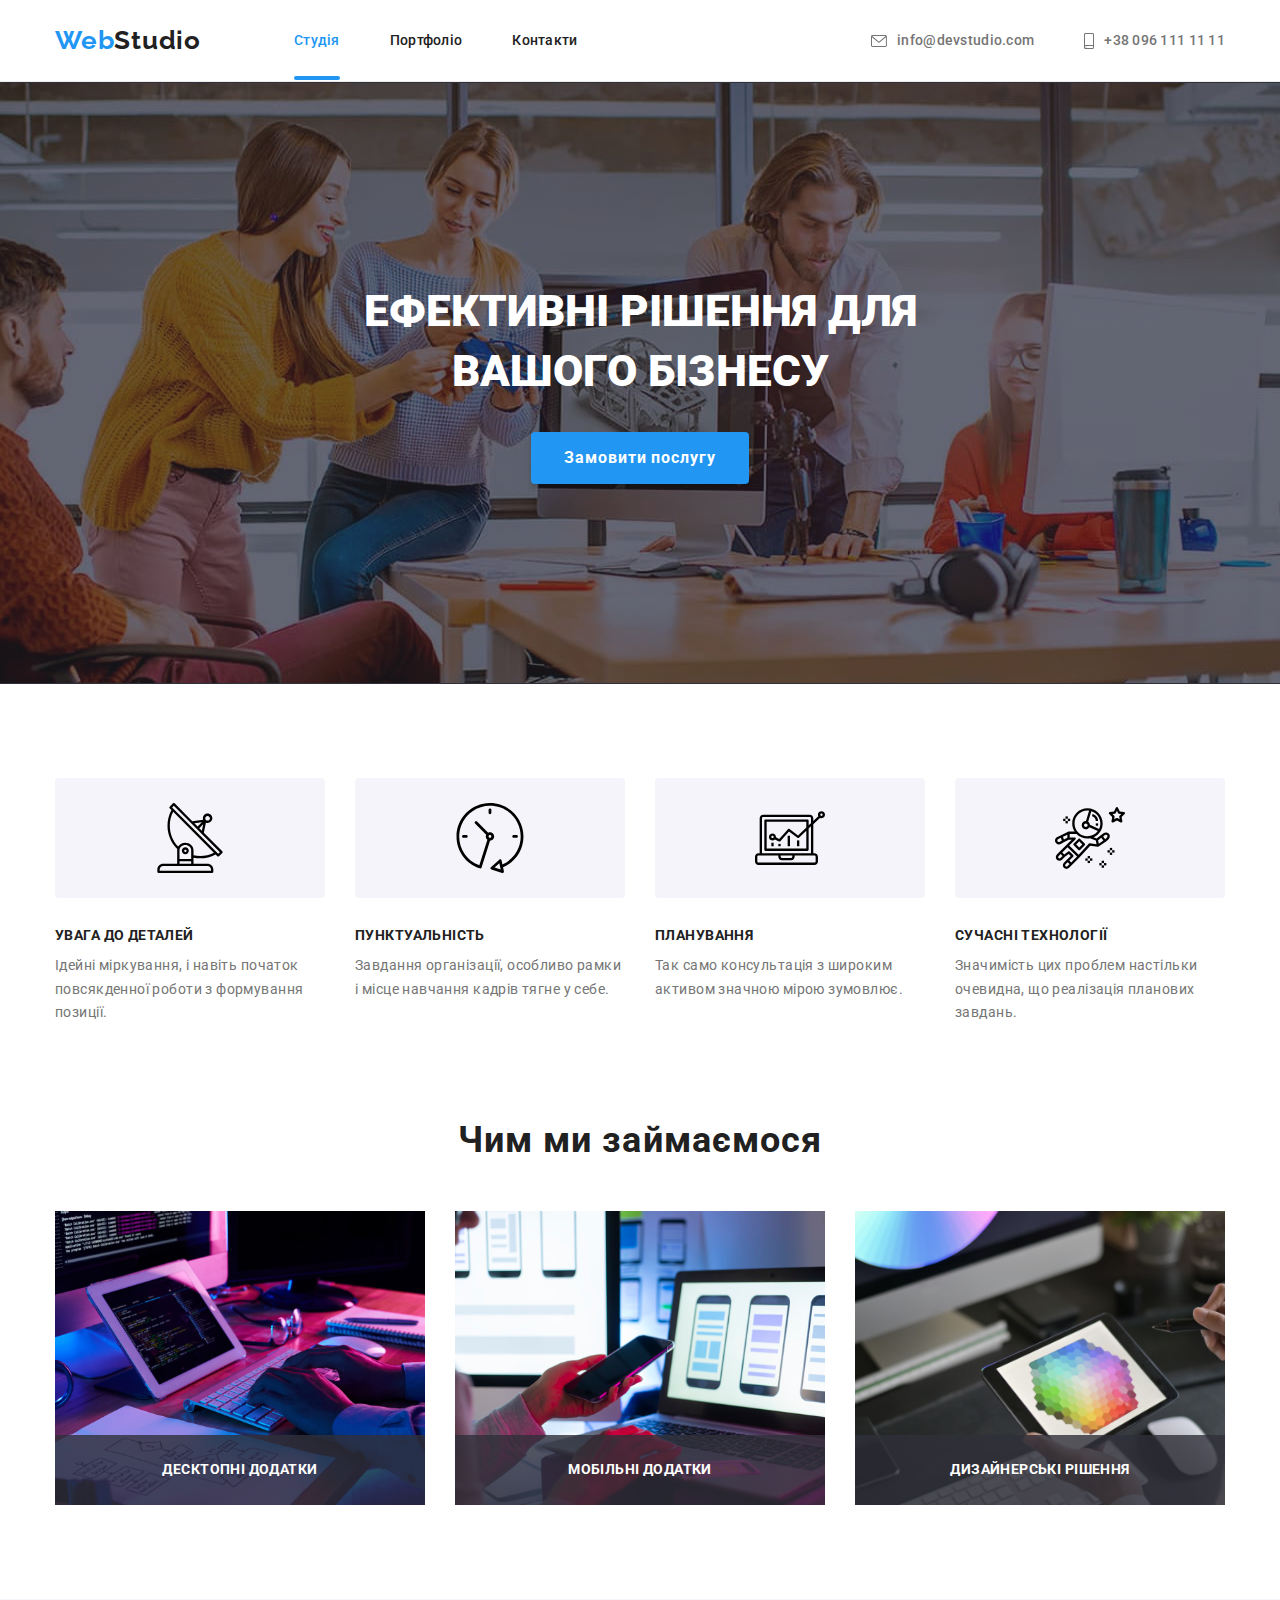
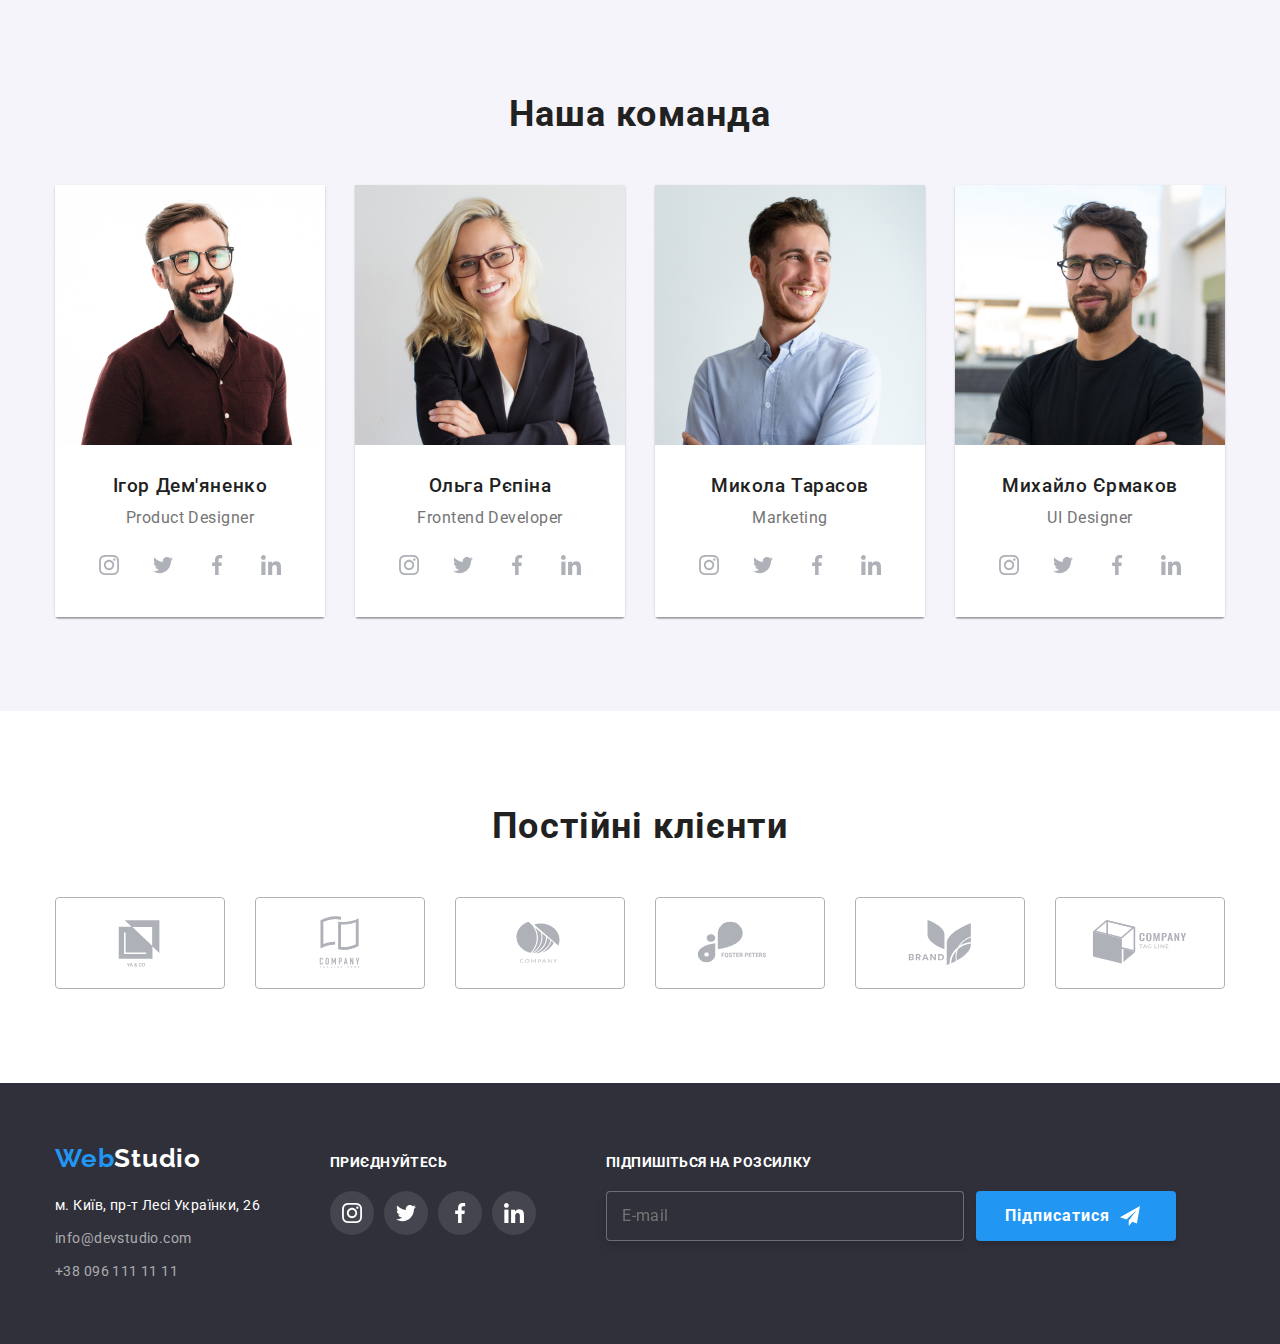
==== index.html @ 1c56144b "goit-markup-hw-07" ====
<!DOCTYPE html>
<html lang="uk">

<head>
    <meta charset="UTF-8">
    <meta http-equiv="X-UA-Compatible" content="IE=edge">
    <meta name="viewport" content="width=device-width, initial-scale=1.0">
    <title>Document</title>
    <link rel="stylesheet" href="https://cdnjs.cloudflare.com/ajax/libs/modern-normalize/1.0.0/modern-normalize.min.css" />
    <link rel="stylesheet" href="./css/styles.css" />
    <link rel="preconnect" href="https://fonts.googleapis.com">
    <link rel="preconnect" href="https://fonts.gstatic.com" crossorigin>
    <link href="https://fonts.googleapis.com/css2?family=Raleway:wght@700&family=Roboto:wght@400;500;700;900&display=swap"
    rel="stylesheet">
</head>

<body>
    <header>
    <div class="container header-container">
        <nav class="head-nav">
            <a href="./index.html" class="logo-text-head"> <span class="logo-part">Web</span>Studio</a>
            <ul class="main-nav-list list">
                <li class="nav-item "><a href="./index.html" class="nav-link current-link" lang="uk"> Студія </a></li>
                <li class="nav-item"><a href="./portfolio.html" class="nav-link" lang="uk"> Портфоліо </a></li>
                <li class="nav-item"><a href="" class="nav-link" lang="uk"> Контакти </a></li>
            </ul>
        </nav>
        <ul class="list contacts-list">
            <li class="contacts-header-item"> 
                <a href="mailto:example@gmail.com" class="contacts-header-link">
                <svg class="header-icon-mail">
                    <use href="./images/sprite.svg#icon-envelope" class="symbol"></use>
                </svg>  
                  info@devstudio.com </a> 
            </li>        
            <li class="contacts-header-item"> 
                <a href="tel:+380961111111" class="contacts-header-link">
                <svg class="header-icon-phone">
                    <use href="./images/sprite.svg#icon-smartphone" class="symbol"></use>
                </svg>
                    +38 096 111 11 11 </a>
            </li>
        </ul>
    </div>
    </header>

    <main>
        <section class = "hero-section" >
        <div class="container">
            <h1 class = "hero"> Ефективні рішення для вашого бізнесу </h1>
            <button type="button" class="button" data-modal-open> Замовити послугу </button>
        </div>
        </section>
       
        <section class="section-features">
        <div class="container">
        <h2 class ="section-title visually-hidden">Характеристики команди</h2>
            <ul class = "features-list list">
                <li class="features-list-item">
                    <div class="icon-astronaut" >
                    <svg height="70px" width="70">
                        <use href="./images/sprite.svg#icon-antenna"></use>
                    </svg>
                    </div>
                    <h3 class = "feature-title">Увага до деталей</h3>
                    <p class = "feature-text">Ідейні міркування, і навіть початок повсякденної роботи з формування позиції.</p>
                </li>
                <li class="features-list-item">
                    <div class="icon-clock">
                        <svg height="70px" width="70">
                            <use href="./images/sprite.svg#icon-clock"></use>
                        </svg>
                    </div>
                    <h3 class = "feature-title" >Пунктуальність</h3>
                    <p class="feature-text" >Завдання організації, особливо рамки і місце навчання кадрів тягне у себе.</p>
                </li>
                <li class="features-list-item">
                    <div class="icon-diagram">
                        <svg height="70px" width="70">
                            <use href="./images/sprite.svg#icon-diagram"></use>
                        </svg>
                    </div>
                    <h3 class = "feature-title">Планування</h3>
                    <p class="feature-text">Так само консультація з широким активом значною мірою зумовлює.</p>
                </li>
                <li class="features-list-item">
                    <div class="icon-astronaut">
                        <svg height="70px" width="70">
                        <use href="./images/sprite.svg#icon-astronaut"></use>
                        </svg>
                    </div>
                    <h3 class = "feature-title">Сучасні технології</h3>
                    <p class="feature-text">Значимість цих проблем настільки очевидна, що реалізація планових завдань.</p>
                </li>
            </ul>
        </div>
        </section>

        <section class="section what-we-do">
        <div class="container">
            <h2 class ="section-title">Чим ми займаємося</h2>
            <ul class="what-we-do-img list">
                <li class="what-we-do-img-item">
                        <img src="./images/1.svg" 
                        alt="Men's heands typing on a keyboard" width="370" />
                    <div class="work-textbox">
                    <h3 class="work-textbox-descr">Десктопні додатки</h3>
                    </div>
                </li>
                <li class="what-we-do-img-item">
                        <img src="./images/2.svg" 
                        alt="Women's heands with sellphone" width="370" />
                    <div class="work-textbox">
                    <h3 class="work-textbox-descr">Мобільні додатки</h3>
                    </div>
                    </li>
                <li class="what-we-do-img-item">
                        <img src="./images/3.svg" 
                        alt="Men's heands with ipad" width="370" />
                    <div class="work-textbox">
                    <h3 class="work-textbox-descr">Дизайнерські рішення</h3>
                    </div>               
                </li>
            </ul>
        </div>
        </section>

        <section class="section team">
        <div class="container">
            <h2 class ="section-title"> Наша команда</h2>
            <ul class="team-cards-list list">
                <li class="team-card">
                    <img src="./images/team1.jpeg"  class="photo-persona"
                    alt="Ігор Дем'яненко " width="270" />
                    <div class="team-card-text">
                    <h3 class = "worker-name">Ігор Дем'яненко </h3>
                    <p class ="worker-job" lang="en">Product Designer</p>
                    <ul class="social-media-list list">
                        <li class="team-card-social-media">
                            <a href ="" class="icon-social-media">
                            <svg width="20px" height="20px" class="icon-item">
                            <use href="./images/sprite.svg#icon-instagram"></use>
                            </svg>
                            </a>
                        </li>
                        <li class="team-card-social-media">
                            <a href="" class="icon-social-media">
                                <svg width="20px" height="20px" class="icon-item">
                                <use href="./images/sprite.svg#icon-twitter"></use>
                                </svg>
                            </a>
                        </li>
                        <li class="team-card-social-media">
                            <a href="" class="icon-social-media">
                                <svg width="20px" height="20px" class="icon-item">
                                <use href="./images/sprite.svg#icon-facebook"></use>
                                </svg>
                            </a>
                        </li>
                        <li class="team-card-social-media">
                            <a href="" class="icon-social-media">
                                <svg width="20px" height="20px" class="icon-item">
                                <use href="./images/sprite.svg#icon-linkedin"></use>
                                </svg>
                            </a>
                        </li>
                    </ul>
                    </div>
                </li>
                <li class="team-card">
                    <img src="./images/team2.jpeg" class="photo-persona"
                    alt="Ольга Рєпіна " width="270" />
                    <div class="team-card-text">
                        <h3 class = "worker-name">Ольга Рєпіна </h3>
                        <p class ="worker-job" lang="uk">Frontend Developer</p>
                    <ul class="social-media-list list">
                        <li class="team-card-social-media">
                            <a href="" class="icon-social-media">
                                <svg width="20px" height="20px" class="icon-item">
                                    <use href="./images/sprite.svg#icon-instagram"></use>
                                </svg>
                            </a>
                        </li>
                        <li class="team-card-social-media">
                            <a href="" class="icon-social-media">
                                <svg width="20px" height="20px" class="icon-item">
                                    <use href="./images/sprite.svg#icon-twitter"></use>
                                </svg>
                            </a>
                        </li>
                        <li class="team-card-social-media">
                            <a href="" class="icon-social-media">
                                <svg width="20px" height="20px" class="icon-item">
                                    <use href="./images/sprite.svg#icon-facebook"></use>
                                </svg>
                            </a>
                        </li>
                        <li class="team-card-social-media">
                            <a href="" class="icon-social-media">
                                <svg width="20px" height="20px" class="icon-item">
                                    <use href="./images/sprite.svg#icon-linkedin"></use>
                                </svg>
                            </a>
                        </li>
                    </ul>
                </div>
                </li>
                <li class="team-card">
                    <img src="./images/team3.jpeg" class="photo-persona"
                    alt=" Микола Тарасов " width="270" />
                    <div class="team-card-text">
                        <h3 class = "worker-name"> Микола Тарасов </h3>
                        <p  class ="worker-job" lang="uk"> Marketing </p>
                    <ul class="social-media-list list">
                        <li class="team-card-social-media">
                            <a href="" class="icon-social-media">
                                <svg width="20px" height="20px" class="icon-item">
                                    <use href="./images/sprite.svg#icon-instagram"></use>
                                </svg>
                            </a>
                        </li>
                        <li class="team-card-social-media">
                            <a href="" class="icon-social-media">
                                <svg width="20px" height="20px" class="icon-item">
                                    <use href="./images/sprite.svg#icon-twitter"></use>
                                </svg>
                            </a>
                        </li>
                        <li class="team-card-social-media">
                            <a href="" class="icon-social-media">
                                <svg width="20px" height="20px" class="icon-item">
                                    <use href="./images/sprite.svg#icon-facebook"></use>
                                </svg>
                            </a>
                        </li>
                        <li class="team-card-social-media">
                            <a href="" class="icon-social-media">
                                <svg width="20px" height="20px" class="icon-item">
                                    <use href="./images/sprite.svg#icon-linkedin"></use>
                                </svg>
                            </a>
                        </li>
                    </ul>
                </div>
                </li>
                <li class="team-card">
                    <img src="./images/team4.jpeg" class="photo-persona"
                    alt=" Михайло Єрмаков " width="270" />
                    <div class="team-card-text">
                        <h3 class = "worker-name"> Михайло Єрмаков </h3>
                    <p class ="worker-job" lang="uk"> UI Designer </p>
                <ul class="social-media-list list">
                    <li class="team-card-social-media">
                        <a href="" class="icon-social-media">
                            <svg width="20px" height="20px" class="icon-item">
                                <use href="./images/sprite.svg#icon-instagram"></use>
                            </svg>
                        </a>
                    </li>
                    <li class="team-card-social-media">
                        <a href="" class="icon-social-media">
                            <svg width="20px" height="20px" class="icon-item">
                                <use href="./images/sprite.svg#icon-twitter"></use>
                            </svg>
                        </a>
                    </li>
                    <li class="team-card-social-media">
                        <a href="" class="icon-social-media">
                            <svg width="20px" height="20px" class="icon-item">
                                <use href="./images/sprite.svg#icon-facebook"></use>
                            </svg>
                        </a>
                    </li>
                    <li class="team-card-social-media">
                        <a href="" class="icon-social-media">
                            <svg width="20px" height="20px" class="icon-item">
                                <use href="./images/sprite.svg#icon-linkedin"></use>
                            </svg>
                        </a>
                    </li>
                </ul>
            </div>
            </li>
            </ul>
        </div>
        </section>

        <section class="section section-clients">
        <div class="container">
        <h2 class="section-title"> Постійні клієнти </h2>
        <ul class="clients-list list">
            <li class="client-item"> 
                <a href="" class="client-link">
                <svg class="client-logo" width="106px" height="60px">
                <use href="./images/sprite.svg#icon-logo1"></use>
                </svg>
                </a>
            </li>
            <li class="client-item">
                <a href="" class="client-link">
                <svg class="client-logo" width="106px" height="60px">
                <use href="./images/sprite.svg#icon-logo2"></use>
                </svg>
                </a>
            </li>
            <li class="client-item">
                <a href="" class="client-link">
                <svg class="client-logo" width="106px" height="60px">
                <use href="./images/sprite.svg#icon-logo3"></use>
                </svg>
                </a>
            </li>
            <li class="client-item">
                <a href="" class="client-link">
                <svg class="client-logo" width="106px" height="60px">
                <use href="./images/sprite.svg#icon-logo4"></use>
                </svg>
                </a>
            </li>
            <li class="client-item">
                <a href="" class="client-link">
                <svg class="client-logo" width="106px" height="60px">
                <use href="./images/sprite.svg#icon-logo5"></use>
                </svg>
                </a>
            </li>
            <li class="client-item">
                <a href="" class="client-link">
                <svg class="client-logo" width="106px" height="60px">
                <use href="./images/sprite.svg#icon-logo6"></use>                    
                </svg>
                </a>
            </li>
        </ul>
        </div>
        </section>
    </main>

    <footer>
        <div class="container footer-container">
        <div>
        <a href="./index.html" class="logo-text-footer"> 
        <span class="logo-part">Web</span>Studio</a>
        <address>
            <p class ="address-footer"> м. Київ, пр-т Лесі Українки, 26 </p>
            <ul class="list">
                <li class="address-list-item"> <a href="mailto:example@gmail.com" class="contacts-footer"> info@devstudio.com </a> </li>
                <li class="address-list-item"> <a href="tel:+380961111111" class="contacts-footer"> +38 096 111 11 11 </a> </li>
            </ul>
        </address>
        </div>
        <div>
            <p class="action-phrase"> приєднуйтесь </p>
            <ul class="footer-social-media list">
                <li class="footer-social-media-item">
                    <a href="" class="footer-media-link">
                        <svg width="20px" height="20px" class="icon-item-footer">
                        <use href="./images/sprite.svg#icon-instagram"></use>
                        </svg>
                    </a>
                </li>
                <li class="footer-social-media-item">
                    <a href="" class="footer-media-link">
                        <svg width="20px" height="20px" class="icon-item-footer">
                        <use href="./images/sprite.svg#icon-twitter"></use>
                        </svg>
                    </a>
                </li>
                <li class="footer-social-media-item">
                    <a href="" class="footer-media-link">
                        <svg width="20px" height="20px" class="icon-item-footer">
                        <use href="./images/sprite.svg#icon-facebook"></use> 
                       </svg>
                    </a>
                </li>
                <li class="footer-social-media-item">
                    <a href="" class="footer-media-link">
                        <svg width="20px" height="20px" class="icon-item-footer">
                        <use href="./images/sprite.svg#icon-linkedin"></use>
                        </svg>
                    </a>
                </li>
            </ul>
        </div>
        <div>
            <p class="action-phrase"> Підпишіться на розсилку </p>
            <div class="subscribe">
            <form name="subscribe-form" class="subscribe-form">
                    <input class="subscribe-form-box"
                    type="email" 
                    name="email" 
                    placeholder="E-mail"
                    />
            </form>
            <button type="submit" class="button subscribe-button">
                Підписатися
                <svg class="send-icon" width="20px" height="20px">
                    <use href="./images/sprite.svg#icon-send"></use>
                </svg>
            </button>
            </div>
        </div>
        </div>
    </footer>

    <div class="backdrop is-hidden" data-modal>
        <div class="modal">
            <button type="button" class="close-button" data-modal-close>
                <svg class="modal-close-icon" width="18" height="18">
                    <use href="./images/sprite.svg#icon-close-button"></use>
                </svg>
            </button>
            <form class="main-contact-form">
                <div class="contact-form-wrap">
                <h2 class="contact-form-title">
                    Залиште свої дані, ми вам передзвонимо</h2>
                    
                <div class="contact-form">
                        <label for="user-name" class="contact-form-label">Ім'я</label>
                        <input class="contact-form-input" 
                        type="text" name="user-name" id="user-name">
                        <svg width="12px" height="12px" 
                             class="icon-contact-form-user">
                            <use href="./images/sprite.svg#icon-person-black"></use>
                        </svg>
                </div>

                <div class="contact-form">
                    <label for="user-tel" class="contact-form-label">Телефон</label>
                    <input class="contact-form-input" 
                        type="tel" name="user-tel" id="user-tel">
                    <svg width="13px" height="13px" class="icon-contact-form-user">
                        <use href="./images/sprite.svg#icon-phone-black"></use>
                    </svg>
                </div>
                <div class="contact-form">
                    <label for="user-mail" class="contact-form-label">Пошта</label>
                    <input class="contact-form-input" 
                        type="email" name="user-mail" id="user-mail">
                    <svg width="15px" height="12px" class="icon-contact-form-user">
                        <use href="./images/sprite.svg#icon-email-black"></use>
                    </svg>
                </div>
                <div class="comment-box">
                    <label for="comment" class="contact-form-label">Коментар</label>
                    <textarea class="contact-form-input" name="comment" 
                    placeholder="Введіть текст" id="comment"></textarea>
                </div>

                <div class="checkbox-form">
                    <label for="checkbox" class="checkbox-form-label">
                    <span class="checkbox-border">
                        <input type="checkbox" class="checkbox-form-input" 
                            name="check" id="checkbox">
                        <svg class="check-icon" width="15px" height="15px">
                          <use href="./images/sprite.svg#icon-check"></use>
                        </svg>
                    </span>
                     Погоджуюся з розсилкою та приймаю
                        <span><a href="" class="checkbox-text">Умови договору</a></span>
                </label>
                </div>
                <button class="send-button button" type="submit">Відправити</button>
            </div>
            </form>
        </div>
    </div>
    <script src="./js/modal.js"></script>

</body>

</html>
---- css/styles.css ----
:root{
    --primary-text-color: #212121;
    --title-text-color: #212121;
    --accent-color: #2196F3;
    --secondary-text-color: #757575;
    --primary-white-color:#ffffff;
    --background-dark-color: #2F303A;
    --background-even-section: #F5F4FA;
    --background-filter:#F5F4FA;
    --button: #2196F3;
    --active-button:#188CE8;
    --primary-font:'Roboto',
        sans-serif;
    --secondary-font:'Raleway',
        sans-serif;
}

body {
    margin: 0;
    font-family: var(--primary-font);
    color:var(--primary-text-color);
}

img{
    display: block;
}

button{
    border-radius: 4px;
    font-family: inherit;
    cursor: pointer;
}

ul, ol {
    margin-top: 0;
    margin-bottom: 0;
    padding-left: 0;
}

.list {
    list-style: none;
    text-decoration: none;
}

 h1, h2, h3, p, ul, li {
    margin-top: 0;
    margin-bottom: 0;
}

/* containers*/
.container {
    width: 1200px;
    margin-left: auto;
    margin-right: auto;
    padding-left: 15px;
    padding-right: 15px;
}

header {
    padding-top: 25px;
    padding-bottom: 25px;
}

/* logo  */
.logo-text-head {
    color: var(--primary-text-color);
    text-decoration: none;
    font-family: var(--secondary-font);
    font-weight: 700;
    font-size: 26px;
    line-height: 1.2;
    letter-spacing: 0.03em;
}

.logo-part{
    color:var(--accent-color);
}
.logo-text-head{
    margin-right: 93px;
}

/* header navigation */
.nav-link,
.contacts-list,
.contacts-header-link {
    text-decoration: none;
    font-weight: 500;
    font-size:14px;
    line-height: 1.2;
    letter-spacing: 0.02em;
}


.nav-link,
.contacts-list{
    position: relative;
    color: var(--primary-text-color);
    transition:
        color 250ms cubic-bezier(0.4, 0, 0.2, 1);
}

.contacts-header-link {
    color: var(--secondary-text-color);
    transition:
        color 250ms cubic-bezier(0.4, 0, 0.2, 1);
}


.nav-link:hover,
.contacts-header-link:hover,
.nav-link:focus,
.contacts-header-link:focus {
    color:var(--accent-color);
}

.current-link::after {
    display: block;
    content: '';
    width: 100%;
    height: 4px;
    background-color: var(--accent-color);
    border-radius: 2px;
    position: absolute;
    left: 0;
    top: 44px;
}

.nav-item:not(:last-child),
.contacts-header-item:not(:last-child) {
    margin-right: 50px;
}

.head-nav,
.main-nav-list,
.header-container,
.contacts-header-link {
    display: flex;
    align-items: center;
}

.contacts-list{
    display: flex;
    justify-content: flex-end;
    margin-left: auto;
}

header {
    border-bottom: 1px solid #ECECEC;
}

.current-link{
    color: var(--accent-color);
}

.header-icon-mail {
    width: 16px;
    height: 12px;
    margin-right: 10px;
    fill: currentColor;
}

.header-icon-phone {
    width: 10px;
    height: 16px;
    margin-right: 10px;
    fill: currentColor;
}

.header-icon-mail:hover,
.header-icon-phone:hover,
.header-icon-mail:focus,
.header-icon-phone:focus{
    color: var(--accent-color);
}

/* hero */
.hero-section {
    background-color: var(--background-dark-color);
    background-image: linear-gradient(
                to right,
                rgba(47, 48, 58, 0.4), 
                rgba(47, 48, 58, 0.4)
    ),
    url("../images/hero-background.jpg");
    background-repeat: no-repeat;
    background-position: center;
    max-width: 1600px;
    text-align: center;
    padding-top: 200px;
    padding-bottom: 200px;
    margin-left: auto;
    margin-right: auto;
}

.hero {
    color: var(--primary-white-color);
    text-transform: uppercase;
    font-weight: 900;
    font-size: 44px;
    line-height: 1.36;
    width: 696px;
    margin-left: auto;
    margin-right: auto;
    margin-bottom: 30px;
}

.button {
    font-weight: 700;
    font-size: 16px;
    line-height: 1.88;
    letter-spacing: 0.06em;
    text-align: center;
    
    padding: 10px 32px;
    min-width: 216px;
    background-color: var(--button);
    color: var(--primary-white-color);
    border: 1px solid transparent;
    box-shadow: 0px 4px 4px rgba(0, 0, 0, 0.15);

    transition:
        color 250ms cubic-bezier(0.4, 0, 0.2, 1),
        background-color 250ms cubic-bezier(0.4, 0, 0.2, 1),
        box-shadow 250ms cubic-bezier(0.4, 0, 0.2, 1);

}

.button:focus, 
.button:hover,
.filter:focus,
.filter:hover {
    background-color: var(--active-button);
    box-shadow: 0px 3px 1px rgba(0, 0, 0, 0.1),  
                0px 1px 2px rgba(0, 0, 0, 0.08), 
                0px 2px 2px rgba(0, 0, 0, 0.12);
    color: var(--primary-white-color);
}

/*sections*/
.section-title {
    font-weight: 700;
    font-size: 36px;
    line-height: 1.17;
    text-align: center;
    letter-spacing: 0.03em;
    margin-bottom: 50px;
}
.section-features,
.section-clients {
    padding-top:94px;
    padding-bottom: 94px;
}

.visually-hidden {
    position: absolute;
    width: 1px;
    height: 1px;
    margin: -1px;
    border: 0;
    padding: 0;
    white-space: nowrap;
    clip-path: inset(100%);
    clip: rect(0 0 0 0);
    overflow: hidden;
}

.features-list{
    display: flex;
}

.icon-antena,
.icon-clock,
.icon-diagram,
.icon-astronaut{
    margin-bottom: 30px;
    height: 120px;
    background-color: var(--background-even-section);
    border-radius: 4px;
    display: flex;
    align-items: center;
    justify-content: center;
}

.features-list-item {
    width: 270px;
}

.features-list-item:not(:last-child){
    margin-right: 30px;
}

.feature-title {
    margin-bottom: 10px;
    text-transform: uppercase;
    font-weight: 700;
    font-size: 14px;
    line-height: 1.14;
    letter-spacing: 0.03em;
}
.feature-text {
    font-size: 14px;
    line-height: 1.7;
    letter-spacing: 0.03em;
    color: var(--secondary-text-color);
}

.what-we-do{
padding-bottom: 94px;
}

.what-we-do-img,
.team-cards-list {
    display:flex;
    justify-content: space-around;
    position: relative;
}

.what-we-do-img-item:not(:last-child),
.team-card:not(:last-child) {
    margin-right: 30px;
}
.work-textbox {
    width: 370px;
    height: 70px;
    background: rgba(47, 48, 58, 0.8);
    position: absolute;
    bottom: 0;
}

.work-textbox-descr {
    font-size: 14px;
    line-height: 1.14;
    text-align: center;
    letter-spacing: 0.03em;
    text-transform: uppercase;
    padding-top: 27px;
    color: var(--primary-white-color);
}


.team {
    background-color: var(--background-even-section);
    padding-top: 94px;
    padding-bottom: 94px;
}

.team-card{
    box-shadow: 0px 1px 3px 
                rgba(0, 0, 0, 0.12), 
                0px 1px 1px
                rgba(0, 0, 0, 0.14), 
                0px 2px 1px 
                rgba(0, 0, 0, 0.2);
    border-radius: 0px 0px 4px 4px;
}

.worker-name{
    font-weight: 500;
    line-height: 1.19;
    text-align: center;
    letter-spacing: 0.03em;
    margin-bottom: 10px;
}

.worker-job{
    margin-bottom: 16px;
    line-height: 1.19;
    text-align: center;
    letter-spacing: 0.03em;
    color: var(--secondary-text-color);
}
.team-card-text {
    padding:30px;
    background-color: var(--primary-white-color);
}

.social-media-list{
    display:flex;
    align-items: center;
    justify-content: center;
    gap: 10px;
     
}

.team-card-social-media {
    width: 44px;
    height: 44px;
}

.icon-social-media {
    width:100%;
    height: 100%;
    border-radius: 50%;
    display: flex;
    align-items: center;
    justify-content: center;
    fill:#AFB1B8;
    transition:
            background-color 250ms cubic-bezier(0.4, 0, 0.2, 1),
            fill  250ms cubic-bezier(0.4, 0, 0.2, 1);
}
 

.icon-social-media:hover,
.icon-social-media:focus {
    background: var(--accent-color);
    fill: white;
    border-radius: 50%;
}

/*Clients*/

.clients-list{
    display: flex;
    gap:30px;
    align-items: center;
    justify-content: center;
}

.client-item {
    width: 170px;
    height: 92px;
}
 
.client-link {
    display: flex;
    justify-content: center;
    align-items: center;
    width: 100%;
    height: 100%;
    border: 1px solid;
    border-color: #AFB1B8;
    border-radius: 4px;
    transition:
        border-color 250ms cubic-bezier(0.4, 0, 0.2, 1);
}

.client-link:hover,
.client-link:focus {
    border-color: var(--accent-color);
}

.client-logo {
    fill: #AFB1B8;
    transition: fill 250ms cubic-bezier(0.4, 0, 0.2, 1);;
}

.client-link:hover .client-logo,
.client-link:focus .client-logo {
    fill: var(--accent-color);
}

/* Portfolio*/
.section-works{
    padding-top:94px;
    padding-bottom: 94px;
}
.filter {
    padding: 6px 22px 6px 22px;
    border: none;
    font-family: inherit;
    font-style: normal;
    font-weight: 500;
    font-size: 16px;
    line-height: 1.62;
    text-align: center;
    letter-spacing: 0.03em;
    background-color: var(--background-filter);
    transition: 
        color 250ms cubic-bezier(0.4, 0, 0.2, 1), 
        background-color 250ms cubic-bezier(0.4, 0, 0.2, 1), 
        box-shadow 250ms cubic-bezier(0.4, 0, 0.2, 1);
}

.filter:hover,
.filter:focus {
    background-color: var(--accent-color);
}

.filters-list {
    display: flex;
    justify-content: center;
    margin-bottom: 50px;
}

.filter-list-item:not(:last-child){
    margin-right: 8px;
}

.work-sample-list {
    display: flex;
    flex-wrap: wrap;
    gap: 30px;
}

.work-sample-card-overlay {
    position: relative;
    overflow: hidden;
}
.overlay {
    position: absolute;
    top: 0;
    left: 0;
    width: 100%;
    height: 100%;
    background-color: rgba(33, 150, 243, 0.9);
    padding: 63px 24px 63px 24px;
    font-size: 18px;
    line-height: 1.56;
    letter-spacing: 0.03em;
    color: rgba(255, 255, 255, 1);
    overflow: auto;
    transform: translateY(100%);
    transition: transform 250ms cubic-bezier(0.4, 0, 0.2, 1);
}
.work-sample-link {
    text-decoration: none;
    display: block;
    transition: 
    box-shadow 250ms cubic-bezier(0.4, 0, 0.2, 1);
}

.work-sample-link:hover,
.work-sample-link:focus {
    box-shadow: 
    0px 1px 1px rgba(0, 0, 0, 0.12), 
    0px 4px 4px rgba(0, 0, 0, 0.06), 
    1px 4px 6px rgba(0, 0, 0, 0.16);
}

.work-sample-link:hover .overlay,
.work-sample-link:focus .overlay {
    transform: translateY(0%);
}

.work-sample-card-naming {
    border-bottom: 1px solid #EEEEEE;
    border-left: 1px solid #EEEEEE;
    border-right: 1px solid #EEEEEE;
    padding: 20px 24px 20px 24px;
    
}


.work-name {
    margin-bottom: 4px;
    font-weight: 700;
    font-size: 18px;
    line-height: 2;
    letter-spacing: 0.06em;
    color:var(--primary-text-color);
}

.work-type {
    line-height: 1.88;
    letter-spacing: 0.03em;
    color: var(--secondary-text-color);
}

/*Footer*/
footer {
    background-color: var(--background-dark-color);
    padding-top: 60px;
    padding-bottom: 60px;
}

.logo-text-footer {
    display: block;
    color: var(--primary-white-color);
    text-decoration: none;
    font-family: var(--secondary-font);
    font-weight: 700;
    font-size: 26px;
    line-height: 1.2;
    letter-spacing: 0.03em;
    margin-bottom: 20px;
}

.address-footer {
    text-decoration: none;
    font-style: normal;
    font-size: 14px;
    line-height: 1.71;
    letter-spacing: 0.03em;
    color:var(--primary-white-color);
    margin-bottom: 9px;
}

.contacts-footer {
    text-decoration: none;
    font-style: normal;
    font-size: 14px;
    line-height: 1.71;
    letter-spacing: 0.03em;
    color: rgba(255, 255, 255, 0.6);
}

.address-list-item:not(:last-child) {
    margin-bottom: 9px;
}

.action-phrase{
    color:var(--primary-white-color);
    margin-bottom: 20px;
    font-weight: 700;
    font-size: 14px;
    line-height: 1.14;
    letter-spacing: 0.03em;
    text-transform: uppercase;
}

.footer-container{
    display:flex;
    gap:70px;
    align-items: baseline;
}

.footer-social-media{
    display:flex;
    gap: 10px;
}

.footer-social-media-item{
    width: 44px;
    height: 44px;
}

.footer-media-link {
    width: 100%;
    height: 100%;
    border-radius: 50%;
    display:flex;
    align-items: center;
    justify-content: center;
    background: 
    rgba(255, 255, 255, 0.1);
    transition:
            background-color 250ms cubic-bezier(0.4, 0, 0.2, 1),
            fill 250ms cubic-bezier(0.4, 0, 0.2, 1);
}

.icon-item-footer {
   color: currentColor;
   fill:white;
}

.footer-media-link:hover,
.footer-media-link:focus {
    background: #2196F3;
    border-radius: 50%;
}

.subscribe {
    display: flex;
    gap:12px;
}
.subscribe-form-box {
    width: 358px;
    height: 50px;
    padding: 15px;
    border: 1px solid rgba(255, 255, 255, 0.3);
    filter: drop-shadow(0px 4px 4px rgba(0, 0, 0, 0.15));
    border-radius: 4px;
    background: #2F303A;
    font-weight: 400;
    font-size: 16px;
        
    display: flex;
    align-items: center;
    letter-spacing: 0.03em;
    
    color: rgba(255, 255, 255, 0.6);
}

.subscribe-button{
    display: flex;
    align-items: center;
    gap:10px;
    min-width: 200px;
    height: 50px;
    padding: 10px 28px;
}

/*Modal Window*/
.backdrop {
    position: fixed;
    top: 0;
    left: 0;
    width: 100%;
    height: 100%;
    background: rgba(0, 0, 0, 0.2);
    z-index: 999;
    transition: opacity 250ms cubic-bezier(0.4, 0, 0.2, 1), visibility 250ms cubic-bezier(0.4, 0, 0.2, 1);
}

.backdrop.is-hidden {
    opacity: 0;
    visibility: hidden;
    pointer-events: none;
}

.modal {
    position: absolute;
    top: 50%;
    left: 50%;
    transform: translate(-50%, -50%);
    width: 528px;
    height: 581px;
    padding: 40px;
    background: var(--primary-white-color);
    box-shadow: 0px 1px 3px rgba(0, 0, 0, 0.12), 0px 1px 1px rgba(0, 0, 0, 0.14), 0px 2px 1px rgba(0, 0, 0, 0.2);
    border-radius: 4px;
}

.close-button {
    position: absolute;
    right: 8px;
    top: 8px;
    display: flex;
    justify-content: center;
    align-items: center;
    width: 30px;
    height: 30px;
    border: 0;
    padding: 0;
    background: #FFFFFF;
    border: 1px solid rgba(0, 0, 0, 0.1);
    border-radius: 50%;
    cursor: pointer;
    transition: 
        fill 250ms 
        cubic-bezier(0.4, 0, 0.2, 1);
}

.close-button:hover,
.close-button:focus {
    fill:#188CE8;
} 

.contact-form-wrap {
    display: flex;
    flex-direction: column;
    gap:10px;
    width: 100%;
}

 

.contact-form-title{
    font-size: 20px;
    line-height: 1.15;
    text-align: center;
    letter-spacing: 0.03em;
}

.contact-form{
    position: relative;   
}

.contact-form-label {
    font-weight: 400;
    font-size: 12px;
    line-height: 1.16;
    letter-spacing: 0.01em;
    color: #757575;
    margin-bottom: 4px;
}

.contact-form-input {
    width: 448px;
    height: 40px;
    padding-left: 42px;
    border: 1px solid 
    rgba(33, 33, 33, 0.2);
    border-radius: 4px;
    transition: border 250ms 
    cubic-bezier(0.4, 0, 0.2, 1);
}

.icon-contact-form-user{
    position: absolute;
    top: 55%;
    left: 14px;
    transition: fill 250ms 
    cubic-bezier(0.4, 0, 0.2, 1),
    box-shaddow 250ms 
    cubic-bezier(0.4, 0, 0.2, 1);
}

 .contact-form:focus-within .icon-contact-form-user,
 .contact-form:hover .icon-contact-form-user,
 .contact-form:focus .icon-contact-form-user {
    fill: #188CE8;
    
 }

.contact-form-input:focus,
.contact-form-input:hover {
    outline-color: #2196F3;
    border-color: transparent;
    box-shadow: 0 0 0 1px #2196F3;
}

.comment-box .contact-form-input {
    height: 120px;
    padding: 14px;
    font-weight: 400;
    font-size: 12px;
    line-height: 1.15;
    letter-spacing: 0.01em;
    color: rgba(117, 117, 117, 0.5);
    resize: none;
}

.checkbox-border{
    display:flex;
    justify-content: center;
    align-items: center;
    width:16px;
    height:15px;
    border:1px solid #212121;
    border-radius: 2px;
}

.checkbox-text {
    text-decoration: none;
    text-decoration-line: underline;
    color: var(--accent-color);
}

.checkbox-form {
    display: flex;
    gap:7px;
    justify-content: center;
    align-items: center;
    margin-top: 10px;
    margin-bottom: 20px;
}

.checkbox-form-label{
    display: flex;
    align-items: center;
    gap:7px;
    font-weight: 400;
    font-size: 14px;
    line-height: 1.71;
    letter-spacing: 0.03em;
    color: var(--secondary-text-color);
}

.checkbox-form-input{
    -webkit-appearance: none;
    -moz-appearance: none;
    appearance: none;
}

.checkbox-form-input:checked + .check-icon{
    background-color: #188CE8;
    border-radius: 2px;
    box-shadow: 0 0 0 1px #2196F3;
}

.send-button {
    display: flex;
    justify-content: center;
    align-items: center;
    width: 200px;
    height: 50px;
    margin-left: auto;
    margin-right: auto;
}
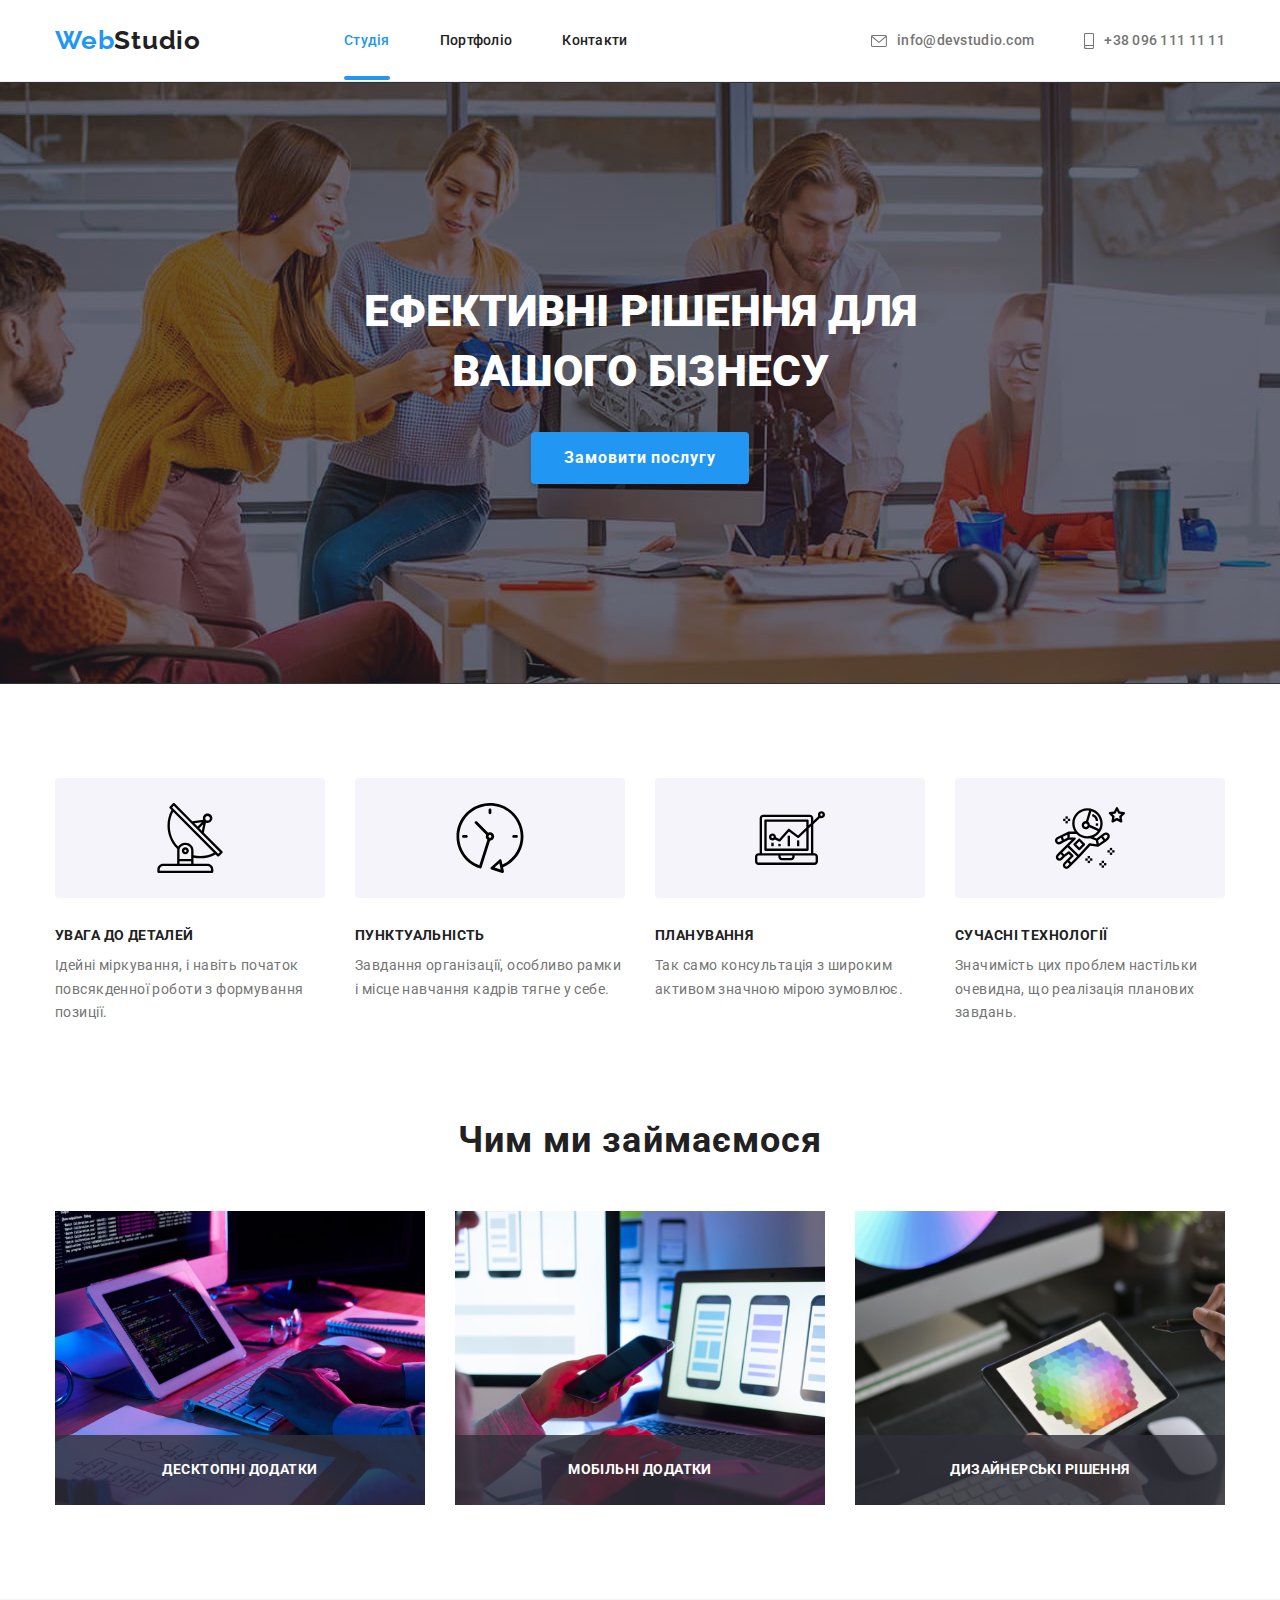
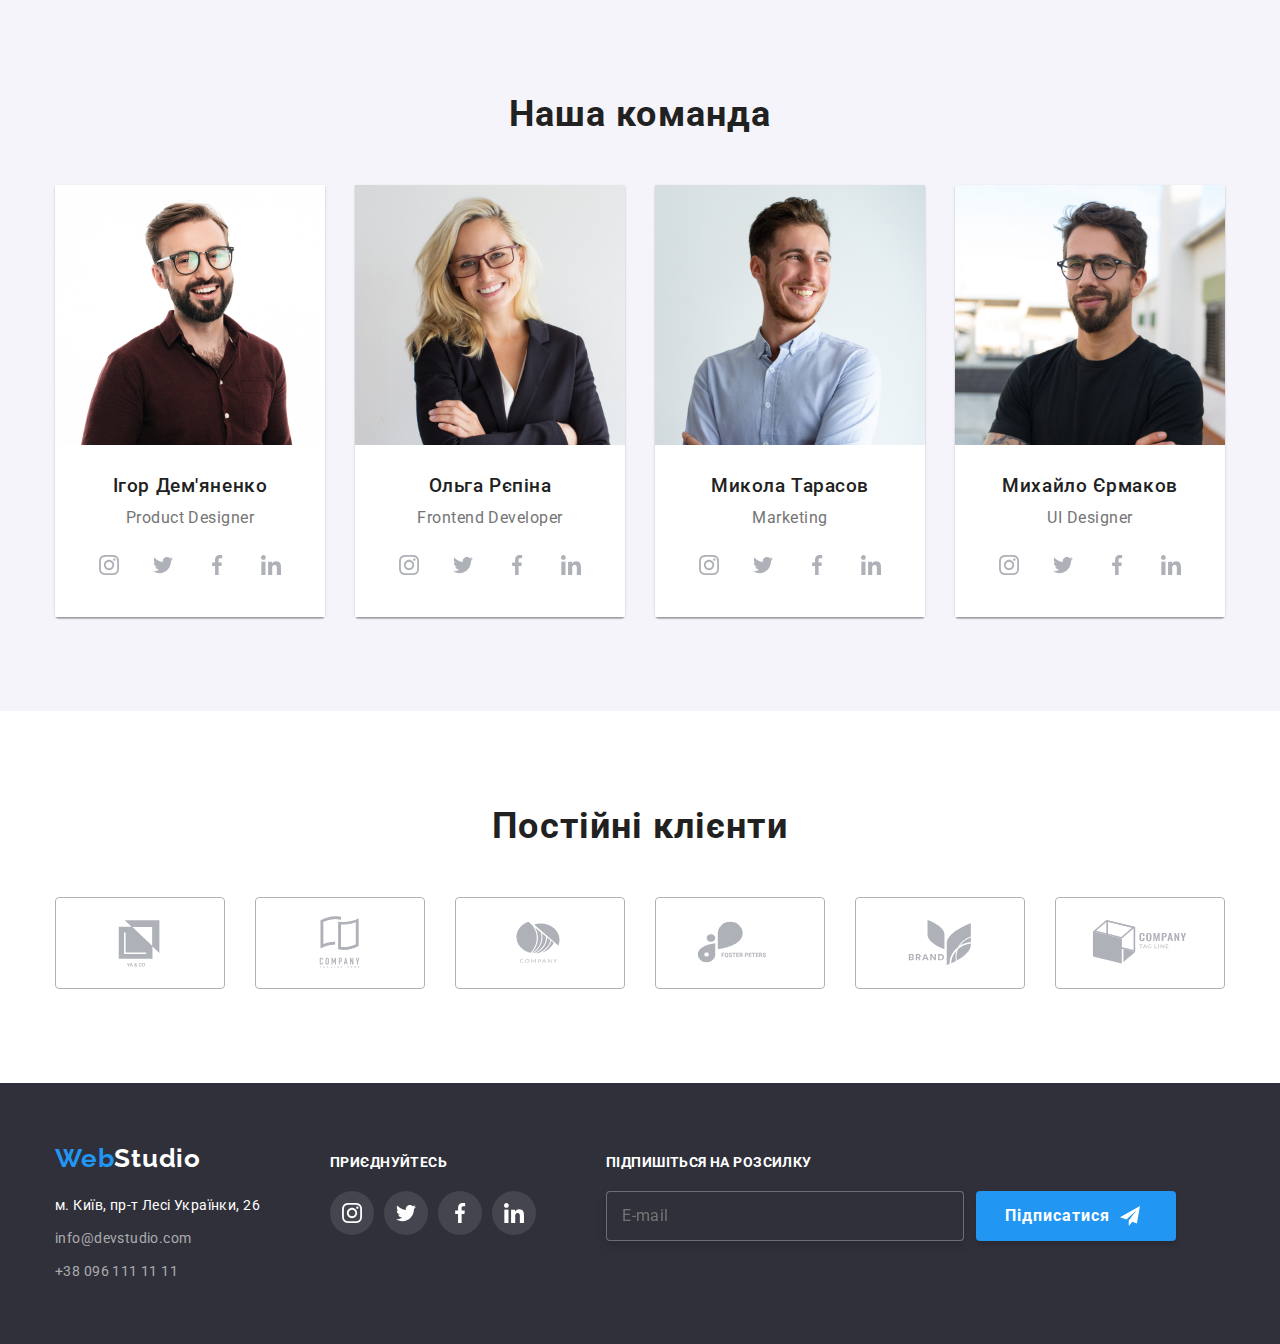
==== commit 22816b38: "goit-markup-hw-07" ====
--- a/index.html
+++ b/index.html
@@ -7,7 +7,8 @@
     <meta name="viewport" content="width=device-width, initial-scale=1.0">
     <title>Document</title>
     <link rel="stylesheet" href="https://cdnjs.cloudflare.com/ajax/libs/modern-normalize/1.0.0/modern-normalize.min.css" />
-    <link rel="stylesheet" href="./css/styles.css" />
+    <!-- <link rel="stylesheet" href="./css/styles.css" /> -->
+    <link rel="stylesheet" href="./css/main.min.css" />
     <link rel="preconnect" href="https://fonts.googleapis.com">
     <link rel="preconnect" href="https://fonts.gstatic.com" crossorigin>
     <link href="https://fonts.googleapis.com/css2?family=Raleway:wght@700&family=Roboto:wght@400;500;700;900&display=swap"
@@ -20,13 +21,13 @@
         <nav class="head-nav">
             <a href="./index.html" class="logo-text-head"> <span class="logo-part">Web</span>Studio</a>
             <ul class="main-nav-list list">
-                <li class="nav-item "><a href="./index.html" class="nav-link current-link" lang="uk"> Студія </a></li>
-                <li class="nav-item"><a href="./portfolio.html" class="nav-link" lang="uk"> Портфоліо </a></li>
-                <li class="nav-item"><a href="" class="nav-link" lang="uk"> Контакти </a></li>
+                <li class="main-nav-list__item"><a href="./index.html" class="nav-link current-link" lang="uk"> Студія </a></li>
+                <li class="main-nav-list__item"><a href="./portfolio.html" class="nav-link" lang="uk"> Портфоліо </a></li>
+                <li class="main-nav-list__item"><a href="" class="nav-link" lang="uk"> Контакти </a></li>
             </ul>
         </nav>
-        <ul class="list contacts-list">
-            <li class="contacts-header-item"> 
+        <ul class="list header-contacts-list">
+            <li class="header-contacts-list__item"> 
                 <a href="mailto:example@gmail.com" class="contacts-header-link">
                 <svg class="header-icon-mail">
                     <use href="./images/sprite.svg#icon-envelope" class="symbol"></use>
@@ -56,7 +57,7 @@
         <div class="container">
         <h2 class ="section-title visually-hidden">Характеристики команди</h2>
             <ul class = "features-list list">
-                <li class="features-list-item">
+                <li class="features-list__item">
                     <div class="icon-astronaut" >
                     <svg height="70px" width="70">
                         <use href="./images/sprite.svg#icon-antenna"></use>
@@ -65,7 +66,7 @@
                     <h3 class = "feature-title">Увага до деталей</h3>
                     <p class = "feature-text">Ідейні міркування, і навіть початок повсякденної роботи з формування позиції.</p>
                 </li>
-                <li class="features-list-item">
+                <li class="features-list__item">
                     <div class="icon-clock">
                         <svg height="70px" width="70">
                             <use href="./images/sprite.svg#icon-clock"></use>
@@ -74,7 +75,7 @@
                     <h3 class = "feature-title" >Пунктуальність</h3>
                     <p class="feature-text" >Завдання організації, особливо рамки і місце навчання кадрів тягне у себе.</p>
                 </li>
-                <li class="features-list-item">
+                <li class="features-list__item">
                     <div class="icon-diagram">
                         <svg height="70px" width="70">
                             <use href="./images/sprite.svg#icon-diagram"></use>
@@ -83,7 +84,7 @@
                     <h3 class = "feature-title">Планування</h3>
                     <p class="feature-text">Так само консультація з широким активом значною мірою зумовлює.</p>
                 </li>
-                <li class="features-list-item">
+                <li class="features-list__item">
                     <div class="icon-astronaut">
                         <svg height="70px" width="70">
                         <use href="./images/sprite.svg#icon-astronaut"></use>
@@ -125,39 +126,39 @@
         </div>
         </section>
 
-        <section class="section team">
+        <section class="section section-team">
         <div class="container">
             <h2 class ="section-title"> Наша команда</h2>
-            <ul class="team-cards-list list">
+            <ul class="team-cards__list list">
                 <li class="team-card">
                     <img src="./images/team1.jpeg"  class="photo-persona"
                     alt="Ігор Дем'яненко " width="270" />
-                    <div class="team-card-text">
+                    <div class="team-card__text">
                     <h3 class = "worker-name">Ігор Дем'яненко </h3>
                     <p class ="worker-job" lang="en">Product Designer</p>
                     <ul class="social-media-list list">
-                        <li class="team-card-social-media">
+                        <li class="team-card__social-media">
                             <a href ="" class="icon-social-media">
                             <svg width="20px" height="20px" class="icon-item">
                             <use href="./images/sprite.svg#icon-instagram"></use>
                             </svg>
                             </a>
                         </li>
-                        <li class="team-card-social-media">
+                        <li class="team-card__social-media">
                             <a href="" class="icon-social-media">
                                 <svg width="20px" height="20px" class="icon-item">
                                 <use href="./images/sprite.svg#icon-twitter"></use>
                                 </svg>
                             </a>
                         </li>
-                        <li class="team-card-social-media">
+                        <li class="team-card__social-media">
                             <a href="" class="icon-social-media">
                                 <svg width="20px" height="20px" class="icon-item">
                                 <use href="./images/sprite.svg#icon-facebook"></use>
                                 </svg>
                             </a>
                         </li>
-                        <li class="team-card-social-media">
+                        <li class="team-card__social-media">
                             <a href="" class="icon-social-media">
                                 <svg width="20px" height="20px" class="icon-item">
                                 <use href="./images/sprite.svg#icon-linkedin"></use>
@@ -170,32 +171,32 @@
                 <li class="team-card">
                     <img src="./images/team2.jpeg" class="photo-persona"
                     alt="Ольга Рєпіна " width="270" />
-                    <div class="team-card-text">
+                    <div class="team-card__text">
                         <h3 class = "worker-name">Ольга Рєпіна </h3>
                         <p class ="worker-job" lang="uk">Frontend Developer</p>
                     <ul class="social-media-list list">
-                        <li class="team-card-social-media">
+                        <li class="team-card__social-media">
                             <a href="" class="icon-social-media">
                                 <svg width="20px" height="20px" class="icon-item">
                                     <use href="./images/sprite.svg#icon-instagram"></use>
                                 </svg>
                             </a>
                         </li>
-                        <li class="team-card-social-media">
+                        <li class="team-card__social-media">
                             <a href="" class="icon-social-media">
                                 <svg width="20px" height="20px" class="icon-item">
                                     <use href="./images/sprite.svg#icon-twitter"></use>
                                 </svg>
                             </a>
                         </li>
-                        <li class="team-card-social-media">
+                        <li class="team-card__social-media">
                             <a href="" class="icon-social-media">
                                 <svg width="20px" height="20px" class="icon-item">
                                     <use href="./images/sprite.svg#icon-facebook"></use>
                                 </svg>
                             </a>
                         </li>
-                        <li class="team-card-social-media">
+                        <li class="team-card__social-media">
                             <a href="" class="icon-social-media">
                                 <svg width="20px" height="20px" class="icon-item">
                                     <use href="./images/sprite.svg#icon-linkedin"></use>
@@ -208,32 +209,32 @@
                 <li class="team-card">
                     <img src="./images/team3.jpeg" class="photo-persona"
                     alt=" Микола Тарасов " width="270" />
-                    <div class="team-card-text">
+                    <div class="team-card__text">
                         <h3 class = "worker-name"> Микола Тарасов </h3>
                         <p  class ="worker-job" lang="uk"> Marketing </p>
                     <ul class="social-media-list list">
-                        <li class="team-card-social-media">
+                        <li class="team-card__social-media">
                             <a href="" class="icon-social-media">
                                 <svg width="20px" height="20px" class="icon-item">
                                     <use href="./images/sprite.svg#icon-instagram"></use>
                                 </svg>
                             </a>
                         </li>
-                        <li class="team-card-social-media">
+                        <li class="team-card__social-media">
                             <a href="" class="icon-social-media">
                                 <svg width="20px" height="20px" class="icon-item">
                                     <use href="./images/sprite.svg#icon-twitter"></use>
                                 </svg>
                             </a>
                         </li>
-                        <li class="team-card-social-media">
+                        <li class="team-card__social-media">
                             <a href="" class="icon-social-media">
                                 <svg width="20px" height="20px" class="icon-item">
                                     <use href="./images/sprite.svg#icon-facebook"></use>
                                 </svg>
                             </a>
                         </li>
-                        <li class="team-card-social-media">
+                        <li class="team-card__social-media">
                             <a href="" class="icon-social-media">
                                 <svg width="20px" height="20px" class="icon-item">
                                     <use href="./images/sprite.svg#icon-linkedin"></use>
@@ -246,32 +247,32 @@
                 <li class="team-card">
                     <img src="./images/team4.jpeg" class="photo-persona"
                     alt=" Михайло Єрмаков " width="270" />
-                    <div class="team-card-text">
+                    <div class="team-card__text">
                         <h3 class = "worker-name"> Михайло Єрмаков </h3>
                     <p class ="worker-job" lang="uk"> UI Designer </p>
                 <ul class="social-media-list list">
-                    <li class="team-card-social-media">
+                    <li class="team-card__social-media">
                         <a href="" class="icon-social-media">
                             <svg width="20px" height="20px" class="icon-item">
                                 <use href="./images/sprite.svg#icon-instagram"></use>
                             </svg>
                         </a>
                     </li>
-                    <li class="team-card-social-media">
+                    <li class="team-card__social-media">
                         <a href="" class="icon-social-media">
                             <svg width="20px" height="20px" class="icon-item">
                                 <use href="./images/sprite.svg#icon-twitter"></use>
                             </svg>
                         </a>
                     </li>
-                    <li class="team-card-social-media">
+                    <li class="team-card__social-media">
                         <a href="" class="icon-social-media">
                             <svg width="20px" height="20px" class="icon-item">
                                 <use href="./images/sprite.svg#icon-facebook"></use>
                             </svg>
                         </a>
                     </li>
-                    <li class="team-card-social-media">
+                    <li class="team-card__social-media">
                         <a href="" class="icon-social-media">
                             <svg width="20px" height="20px" class="icon-item">
                                 <use href="./images/sprite.svg#icon-linkedin"></use>
@@ -289,43 +290,43 @@
         <div class="container">
         <h2 class="section-title"> Постійні клієнти </h2>
         <ul class="clients-list list">
-            <li class="client-item"> 
-                <a href="" class="client-link">
+            <li class="client-list__item"> 
+                <a href="" class="client-list__link">
                 <svg class="client-logo" width="106px" height="60px">
                 <use href="./images/sprite.svg#icon-logo1"></use>
                 </svg>
                 </a>
             </li>
-            <li class="client-item">
-                <a href="" class="client-link">
+            <li class="client-list__item">
+                <a href="" class="client-list__link">
                 <svg class="client-logo" width="106px" height="60px">
                 <use href="./images/sprite.svg#icon-logo2"></use>
                 </svg>
                 </a>
             </li>
-            <li class="client-item">
-                <a href="" class="client-link">
+            <li class="client-list__item">
+                <a href="" class="client-list__link">
                 <svg class="client-logo" width="106px" height="60px">
                 <use href="./images/sprite.svg#icon-logo3"></use>
                 </svg>
                 </a>
             </li>
-            <li class="client-item">
-                <a href="" class="client-link">
+            <li class="client-list__item">
+                <a href="" class="client-list__link">
                 <svg class="client-logo" width="106px" height="60px">
                 <use href="./images/sprite.svg#icon-logo4"></use>
                 </svg>
                 </a>
             </li>
-            <li class="client-item">
-                <a href="" class="client-link">
+            <li class="client-list__item">
+                <a href="" class="client-list__link">
                 <svg class="client-logo" width="106px" height="60px">
                 <use href="./images/sprite.svg#icon-logo5"></use>
                 </svg>
                 </a>
             </li>
-            <li class="client-item">
-                <a href="" class="client-link">
+            <li class="client-list__item">
+                <a href="" class="client-list__link">
                 <svg class="client-logo" width="106px" height="60px">
                 <use href="./images/sprite.svg#icon-logo6"></use>                    
                 </svg>
@@ -352,30 +353,30 @@
         <div>
             <p class="action-phrase"> приєднуйтесь </p>
             <ul class="footer-social-media list">
-                <li class="footer-social-media-item">
-                    <a href="" class="footer-media-link">
-                        <svg width="20px" height="20px" class="icon-item-footer">
+                <li class="footer-social-media__item">
+                    <a href="" class="footer-social-media__link">
+                        <svg width="20px" height="20px" class="social-media-icon-footer">
                         <use href="./images/sprite.svg#icon-instagram"></use>
                         </svg>
                     </a>
                 </li>
-                <li class="footer-social-media-item">
-                    <a href="" class="footer-media-link">
-                        <svg width="20px" height="20px" class="icon-item-footer">
+                <li class="footer-social-media__item">
+                    <a href="" class="footer-social-media__link">
+                        <svg width="20px" height="20px" class="social-media-icon-footer">
                         <use href="./images/sprite.svg#icon-twitter"></use>
                         </svg>
                     </a>
                 </li>
-                <li class="footer-social-media-item">
-                    <a href="" class="footer-media-link">
-                        <svg width="20px" height="20px" class="icon-item-footer">
+                <li class="footer-social-media__item">
+                    <a href="" class="footer-social-media__link">
+                        <svg width="20px" height="20px" class="social-media-icon-footer">
                         <use href="./images/sprite.svg#icon-facebook"></use> 
                        </svg>
                     </a>
                 </li>
-                <li class="footer-social-media-item">
-                    <a href="" class="footer-media-link">
-                        <svg width="20px" height="20px" class="icon-item-footer">
+                <li class="footer-social-media__item">
+                    <a href="" class="footer-social-media__link">
+                        <svg width="20px" height="20px" class="social-media-icon-footer">
                         <use href="./images/sprite.svg#icon-linkedin"></use>
                         </svg>
                     </a>
@@ -411,46 +412,46 @@
                 </svg>
             </button>
             <form class="main-contact-form">
-                <div class="contact-form-wrap">
-                <h2 class="contact-form-title">
+                <div class="contact-form__wrap">
+                <h2 class="contact-form__title">
                     Залиште свої дані, ми вам передзвонимо</h2>
                     
                 <div class="contact-form">
-                        <label for="user-name" class="contact-form-label">Ім'я</label>
-                        <input class="contact-form-input" 
+                        <label for="user-name" class="contact-form__label">Ім'я</label>
+                        <input class="contact-form__input" 
                         type="text" name="user-name" id="user-name">
                         <svg width="12px" height="12px" 
-                             class="icon-contact-form-user">
+                             class="contact-form__user-icon">
                             <use href="./images/sprite.svg#icon-person-black"></use>
                         </svg>
                 </div>
 
                 <div class="contact-form">
-                    <label for="user-tel" class="contact-form-label">Телефон</label>
-                    <input class="contact-form-input" 
+                    <label for="user-tel" class="contact-form__label">Телефон</label>
+                    <input class="contact-form__input" 
                         type="tel" name="user-tel" id="user-tel">
-                    <svg width="13px" height="13px" class="icon-contact-form-user">
+                    <svg width="13px" height="13px" class="contact-form__user-icon">
                         <use href="./images/sprite.svg#icon-phone-black"></use>
                     </svg>
                 </div>
                 <div class="contact-form">
-                    <label for="user-mail" class="contact-form-label">Пошта</label>
-                    <input class="contact-form-input" 
+                    <label for="user-mail" class="contact-form__label">Пошта</label>
+                    <input class="contact-form__input" 
                         type="email" name="user-mail" id="user-mail">
-                    <svg width="15px" height="12px" class="icon-contact-form-user">
+                    <svg width="15px" height="12px" class="contact-form__user-icon">
                         <use href="./images/sprite.svg#icon-email-black"></use>
                     </svg>
                 </div>
                 <div class="comment-box">
-                    <label for="comment" class="contact-form-label">Коментар</label>
-                    <textarea class="contact-form-input" name="comment" 
+                    <label for="comment" class="contact-form__label">Коментар</label>
+                    <textarea class="contact-form__input" name="comment" 
                     placeholder="Введіть текст" id="comment"></textarea>
                 </div>
 
                 <div class="checkbox-form">
-                    <label for="checkbox" class="checkbox-form-label">
+                    <label for="checkbox" class="checkbox-form__label">
                     <span class="checkbox-border">
-                        <input type="checkbox" class="checkbox-form-input" 
+                        <input type="checkbox" class="checkbox-form__input" 
                             name="check" id="checkbox">
                         <svg class="check-icon" width="15px" height="15px">
                           <use href="./images/sprite.svg#icon-check"></use>
--- a/css/main.min.css
+++ b/css/main.min.css
@@ -0,0 +1 @@
+:root{--primary-text-color: #212121;--title-text-color: #212121;--accent-color: #2196F3;--secondary-text-color: #757575;--primary-white-color: #ffffff;--background-dark-color: #2F303A;--background-even-section: #F5F4FA;--background-filter: #F5F4FA;--button: #2196F3;--active-button: #188CE8;--primary-font: "Roboto", sans-serif;--secondary-font: "Raleway", sans-serif}.visually-hidden{position:absolute;width:1px;height:1px;margin:-1px;border:0;padding:0;white-space:nowrap;clip-path:inset(100%);clip:rect(0 0 0 0);overflow:hidden}body{margin:0;font-family:var(--primary-font);color:var(--primary-text-color)}img{display:block}button{border-radius:4px;font-family:inherit;cursor:pointer}ul,ol{margin-top:0;margin-bottom:0;padding-left:0}.list{list-style:none;text-decoration:none}h1,h2,h3,p,ul,li{margin-top:0;margin-bottom:0}.section-title{font-weight:700;font-size:36px;line-height:1.17;text-align:center;letter-spacing:.03em;margin-bottom:50px}.hero-section{background-color:var(--background-dark-color);background-image:linear-gradient(to right, rgba(47, 48, 58, 0.4), rgba(47, 48, 58, 0.4)),url("../images/hero-background.jpg");background-repeat:no-repeat;background-position:center;max-width:1600px;text-align:center;padding-top:200px;padding-bottom:200px;margin-left:auto;margin-right:auto}.section-features,.section-team,.section-clients,.section-works{padding-top:94px;padding-bottom:94px}.section-team{background-color:var(--background-even-section)}.container{width:1200px;margin-left:auto;margin-right:auto;padding-left:15px;padding-right:15px}.header-container{display:flex;align-items:center}.footer-container{display:flex;align-items:baseline;gap:70px}.logo-text-head{margin-right:93px;color:var(--primary-text-color);text-decoration:none;font-family:var(--secondary-font);font-weight:700;font-size:26px;line-height:1.2;letter-spacing:.03em}.logo-part{color:var(--accent-color)}.logo-text-footer{display:block;color:var(--primary-white-color);text-decoration:none;font-family:var(--secondary-font);font-weight:700;font-size:26px;line-height:1.2;letter-spacing:.03em;margin-bottom:20px}.backdrop{position:fixed;top:0;left:0;width:100%;height:100%;background:rgba(0,0,0,.2);z-index:999;transition:opacity 250ms cubic-bezier(0.4, 0, 0.2, 1),visibility 250ms cubic-bezier(0.4, 0, 0.2, 1)}.backdrop.is-hidden{opacity:0;visibility:hidden;pointer-events:none}.modal{position:absolute;top:50%;left:50%;transform:translate(-50%, -50%);width:528px;height:581px;padding:40px;background:var(--primary-white-color);box-shadow:0px 1px 3px rgba(0,0,0,.12),0px 1px 1px rgba(0,0,0,.14),0px 2px 1px rgba(0,0,0,.2);border-radius:4px}.close-button{position:absolute;right:8px;top:8px;display:flex;justify-content:center;align-items:center;width:30px;height:30px;border:0;padding:0;background:#fff;border:1px solid rgba(0,0,0,.1);border-radius:50%;cursor:pointer;transition:fill 250ms cubic-bezier(0.4, 0, 0.2, 1)}.close-button:hover,.close-button:focus{fill:#188ce8}.contact-form{position:relative}.contact-form__wrap{display:flex;flex-direction:column;gap:10px;width:100%}.contact-form__title{font-size:20px;line-height:1.15;text-align:center;letter-spacing:.03em}.contact-form__label{font-weight:400;font-size:12px;line-height:1.16;letter-spacing:.01em;color:#757575;margin-bottom:4px}.contact-form__input{width:448px;height:40px;padding-left:42px;border:1px solid rgba(33,33,33,.2);border-radius:4px;transition:border 250ms cubic-bezier(0.4, 0, 0.2, 1)}.contact-form__input:focus,.contact-form__input:hover{outline-color:#2196f3;border-color:rgba(0,0,0,0);box-shadow:0 0 0 1px #2196f3}.comment-box .contact-form__input{height:120px;padding:14px;font-weight:400;font-size:12px;line-height:1.15;letter-spacing:.01em;color:rgba(117,117,117,.5);resize:none}.contact-form__user-icon{position:absolute;top:55%;left:14px;transition:fill 250ms cubic-bezier(0.4, 0, 0.2, 1),box-shaddow 250ms cubic-bezier(0.4, 0, 0.2, 1)}.contact-form:focus-within .contact-form__user-icon,.contact-form:hover .contact-form__user-icon,.contact-form:focus .contact-form__user-icon{fill:#188ce8}.checkbox-border{display:flex;justify-content:center;align-items:center;width:16px;height:15px;border:1px solid #212121;border-radius:2px}.checkbox-text{text-decoration:none;text-decoration-line:underline;color:var(--accent-color)}.checkbox-form{display:flex;gap:7px;justify-content:center;align-content:space-between;margin-top:10px;margin-bottom:20px}.checkbox-form__label{display:flex;align-items:center;gap:7px;font-weight:400;font-size:14px;line-height:1.71;letter-spacing:.03em;color:var(--secondary-text-color)}.checkbox-form__input{-webkit-appearance:none;-moz-appearance:none;appearance:none}.checkbox-form__input:checked+.check-icon{background-color:#188ce8;border-radius:2px;box-shadow:0 0 0 1px #2196f3}.send-button{display:flex;justify-content:center;align-items:center;width:200px;height:50px;margin-left:auto;margin-right:auto}header{padding-top:25px;padding-bottom:25px;border-bottom:1px solid #ececec}.head-nav,.main-nav-list{display:flex;align-items:center;gap:50px}.nav-link{text-decoration:none;font-weight:500;font-size:14px;line-height:1.2;letter-spacing:.02em;position:relative;color:var(--primary-text-color);transition:color 250ms cubic-bezier(0.4, 0, 0.2, 1)}.nav-link:hover,.nav-link:focus{color:var(--accent-color)}.header-contacts-list{position:relative;display:flex;gap:50px;justify-content:flex-end;margin-left:auto;text-decoration:none;font-weight:500;font-size:14px;line-height:1.2;letter-spacing:.02em;color:var(--primary-text-color);transition:color 250ms cubic-bezier(0.4, 0, 0.2, 1)}.contacts-header-link{position:relative;display:flex;align-items:center;text-decoration:none;font-weight:500;font-size:14px;line-height:1.2;letter-spacing:.02em;color:var(--secondary-text-color);transition:color 250ms cubic-bezier(0.4, 0, 0.2, 1)}.contacts-header-link:hover,.contacts-header-link:focus{color:var(--accent-color)}.current-link{color:var(--accent-color)}.current-link::after{display:block;content:"";width:100%;height:4px;background-color:var(--accent-color);border-radius:2px;position:absolute;left:0;top:44px}.header-icon-mail{width:16px;height:12px;margin-right:10px;fill:currentColor}.header-icon-mail:hover,.header-icon-mail:focus{color:var(--accent-color)}.header-icon-phone{width:10px;height:16px;margin-right:10px;fill:currentColor}.header-icon-phone:hover,.header-icon-phone:focus{color:var(--accent-color)}.hero{color:var(--primary-white-color);text-transform:uppercase;font-weight:900;font-size:44px;line-height:1.36;width:696px;margin-left:auto;margin-right:auto;margin-bottom:30px}.button{font-weight:700;font-size:16px;line-height:1.88;letter-spacing:.06em;text-align:center;padding:10px 32px;min-width:216px;background-color:var(--button);color:var(--primary-white-color);border:1px solid rgba(0,0,0,0);box-shadow:0px 4px 4px rgba(0,0,0,.15);transition:color 250ms cubic-bezier(0.4, 0, 0.2, 1),background-color 250ms cubic-bezier(0.4, 0, 0.2, 1),box-shadow 250ms cubic-bezier(0.4, 0, 0.2, 1)}.button:focus,.button:hover{background-color:var(--active-button);box-shadow:0px 3px 1px rgba(0,0,0,.1),0px 1px 2px rgba(0,0,0,.08),0px 2px 2px rgba(0,0,0,.12);color:var(--primary-white-color)}.features-list{display:flex}.features-list__item{width:270px}.features-list__item:not(:last-child){margin-right:30px}.icon-antena,.icon-clock,.icon-diagram,.icon-astronaut{margin-bottom:30px;height:120px;background-color:var(--background-even-section);border-radius:4px;display:flex;align-items:center;justify-content:center}.feature-title{margin-bottom:10px;text-transform:uppercase;font-weight:700;font-size:14px;line-height:1.14;letter-spacing:.03em}.feature-text{font-size:14px;line-height:1.7;letter-spacing:.03em;color:var(--secondary-text-color)}.what-we-do{padding-bottom:94px}.what-we-do-img{display:flex;gap:30px;justify-content:space-around;position:relative}.work-textbox{width:370px;height:70px;background:rgba(47,48,58,.8);position:absolute;bottom:0}.work-textbox-descr{padding-top:27px;font-size:14px;line-height:1.14;text-align:center;letter-spacing:.03em;text-transform:uppercase;color:var(--primary-white-color)}.team-card{box-shadow:0px 1px 3px rgba(0,0,0,.12),0px 1px 1px rgba(0,0,0,.14),0px 2px 1px rgba(0,0,0,.2);border-radius:0px 0px 4px 4px}.team-card:not(:last-child){margin-right:30px}.team-cards__list{display:flex;justify-content:space-around;position:relative}.team-card__text{padding:30px;background-color:var(--primary-white-color)}.worker-name{font-weight:500;line-height:1.19;text-align:center;letter-spacing:.03em;margin-bottom:10px}.worker-job{margin-bottom:16px;line-height:1.19;text-align:center;letter-spacing:.03em;color:var(--secondary-text-color)}.team-card__social-media{width:44px;height:44px}.social-media-list{display:flex;align-items:center;justify-content:center;gap:10px}.icon-social-media{width:100%;height:100%;border-radius:50%;display:flex;align-items:center;justify-content:center;fill:#afb1b8;transition:background-color 250ms cubic-bezier(0.4, 0, 0.2, 1),fill 250ms cubic-bezier(0.4, 0, 0.2, 1)}.icon-social-media:hover,.icon-social-media:focus{background:var(--accent-color);fill:#fff;border-radius:50%}.clients-list{display:flex;gap:30px;align-items:center;justify-content:center}.client-list__item{width:170px;height:92px}.client-list__link{display:flex;justify-content:center;align-items:center;width:100%;height:100%;border:1px solid;border-color:#afb1b8;border-radius:4px;transition:border-color 250ms cubic-bezier(0.4, 0, 0.2, 1)}.client-list__link:hover,.client-list__link:focus{border-color:var(--accent-color)}.client-logo{fill:#afb1b8;transition:fill 250ms cubic-bezier(0.4, 0, 0.2, 1)}.client-list__link:hover .client-logo,.client-list__link:focus .client-logo{fill:var(--accent-color)}.filter{padding:6px 22px 6px 22px;border:none;font-family:inherit;font-style:normal;font-weight:500;font-size:16px;line-height:1.62;text-align:center;letter-spacing:.03em;background-color:var(--background-filter);transition:color 250ms cubic-bezier(0.4, 0, 0.2, 1),background-color 250ms cubic-bezier(0.4, 0, 0.2, 1),box-shadow 250ms cubic-bezier(0.4, 0, 0.2, 1)}.filter:focus,.filter:hover{color:var(--primary-white-color);background-color:var(--active-button);box-shadow:0px 3px 1px rgba(0,0,0,.1),0px 1px 2px rgba(0,0,0,.08),0px 2px 2px rgba(0,0,0,.12)}.filters-list{display:flex;justify-content:center;margin-bottom:50px}.filter-list-item:not(:last-child){margin-right:8px}.work-sample__list{display:flex;flex-wrap:wrap;gap:30px}.work-sample__link{text-decoration:none;display:block;transition:box-shadow 250ms cubic-bezier(0.4, 0, 0.2, 1)}.work-sample__link:hover,.work-sample__link:focus{box-shadow:0px 1px 1px rgba(0,0,0,.12),0px 4px 4px rgba(0,0,0,.06),1px 4px 6px rgba(0,0,0,.16)}.work-sample__card-naming{border-bottom:1px solid #eee;border-left:1px solid #eee;border-right:1px solid #eee;padding:20px 24px 20px 24px}.work-sample__name{margin-bottom:4px;font-weight:700;font-size:18px;line-height:2;letter-spacing:.06em;color:var(--primary-text-color)}.work-sample__type{line-height:1.88;letter-spacing:.03em;color:var(--secondary-text-color)}.work-sample__card-overlay{position:relative;overflow:hidden}.overlay{position:absolute;top:0;left:0;width:100%;height:100%;padding:63px 24px 63px 24px;font-size:18px;line-height:1.56;letter-spacing:.03em;background-color:rgba(33,150,243,.9);color:#fff;overflow:auto;transform:translateY(100%);transition:transform 250ms cubic-bezier(0.4, 0, 0.2, 1)}.work-sample__link:hover .overlay,.work-sample__link:focus .overlay{transform:translateY(0%)}footer{padding-top:60px;padding-bottom:60px;background-color:var(--background-dark-color)}.address-footer{margin-bottom:9px;text-decoration:none;font-style:normal;font-size:14px;line-height:1.71;letter-spacing:.03em;color:var(--primary-white-color)}.contacts-footer{text-decoration:none;font-style:normal;font-size:14px;line-height:1.71;letter-spacing:.03em;color:rgba(255,255,255,.6)}.address-list-item:not(:last-child){margin-bottom:9px}.action-phrase{color:var(--primary-white-color);margin-bottom:20px;font-weight:700;font-size:14px;line-height:1.14;letter-spacing:.03em;text-transform:uppercase}.footer-social-media{display:flex;gap:10px}.footer-social-media__item{width:44px;height:44px}.footer-social-media__link{width:100%;height:100%;border-radius:50%;display:flex;align-items:center;justify-content:center;background:rgba(255,255,255,.1);transition:background-color 250ms cubic-bezier(0.4, 0, 0.2, 1),fill 250ms cubic-bezier(0.4, 0, 0.2, 1)}.footer-social-media__link:hover,.footer-social-media__link:focus{background:#2196f3;border-radius:50%}.social-media-icon-footer{color:currentColor;fill:#fff}.subscribe{display:flex;gap:12px}.subscribe-form-box{width:358px;height:50px;padding:15px;border:1px solid rgba(255,255,255,.3);filter:drop-shadow(0px 4px 4px rgba(0, 0, 0, 0.15));border-radius:4px;background:#2f303a;font-weight:400;font-size:16px;display:flex;align-items:center;letter-spacing:.03em;color:rgba(255,255,255,.6)}.subscribe-button{display:flex;align-items:center;gap:10px;min-width:200px;height:50px;padding:10px 28px}/*# sourceMappingURL=main.min.css.map */